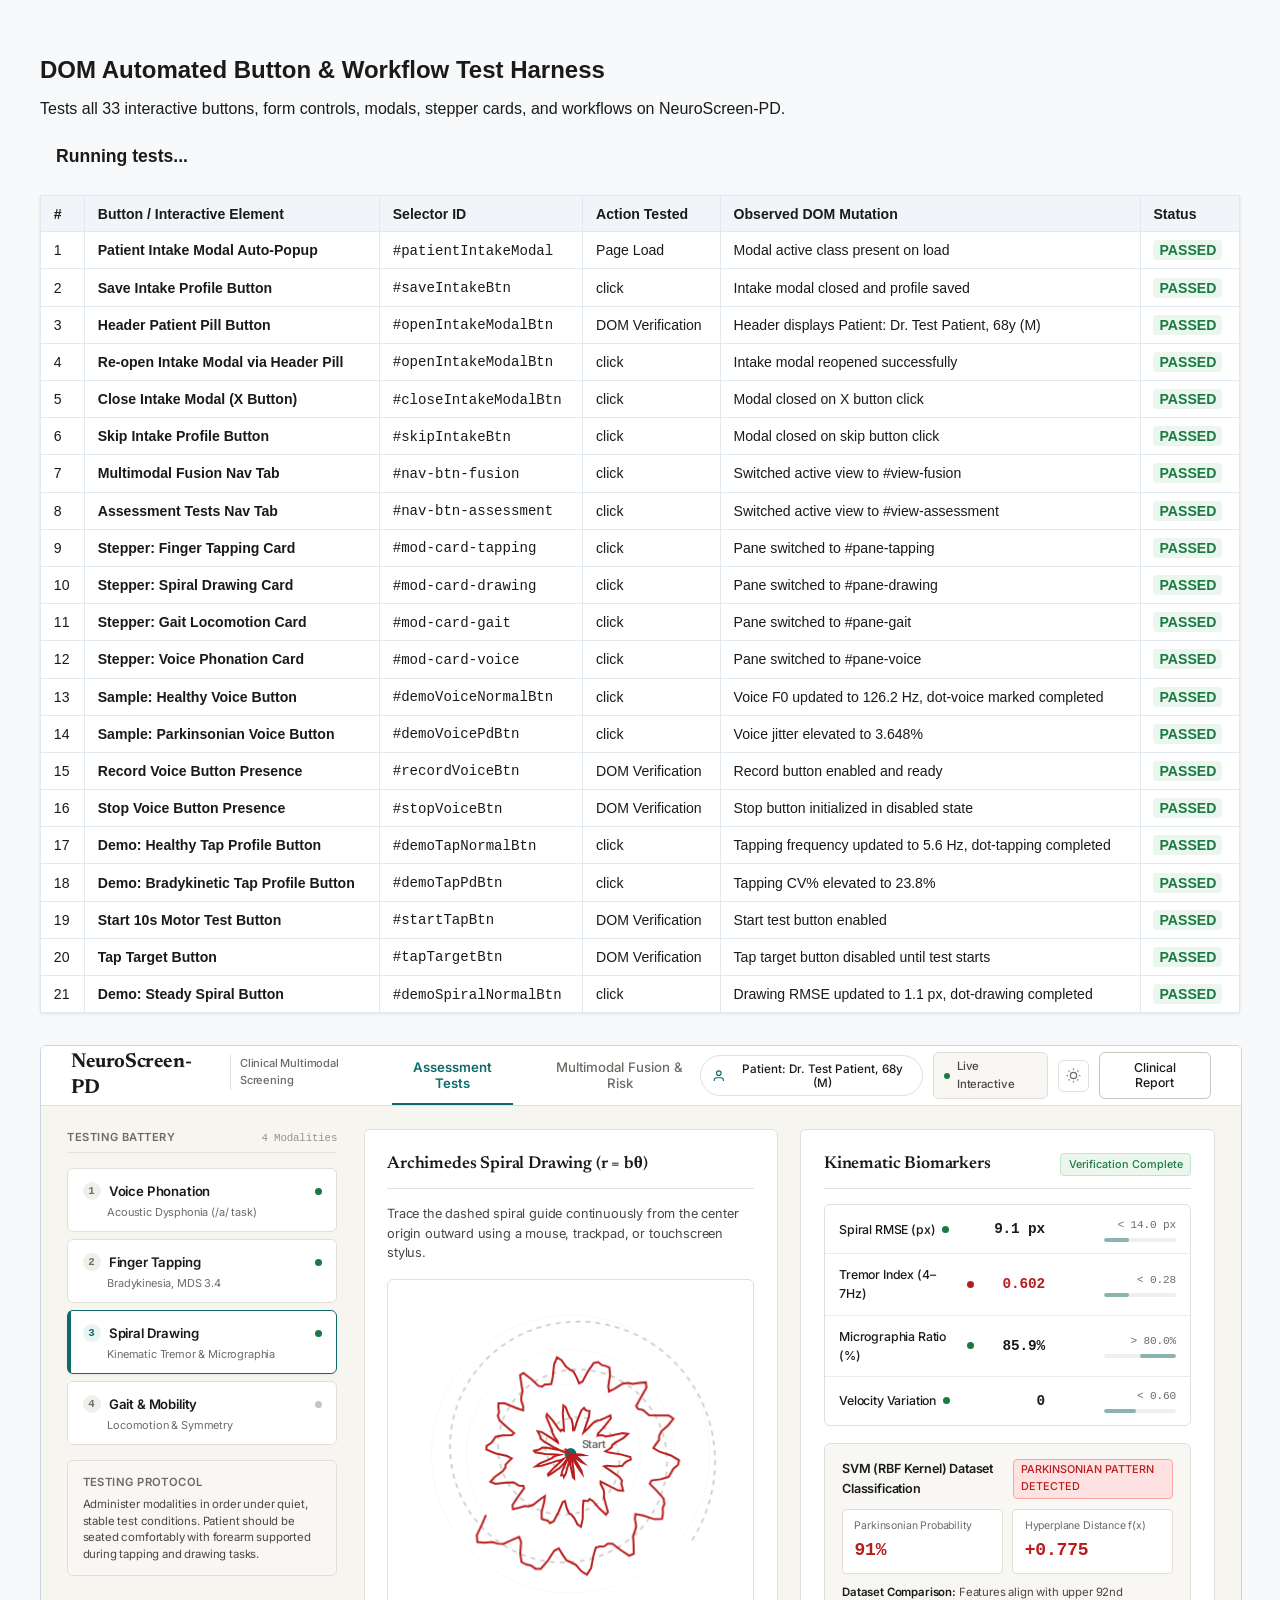
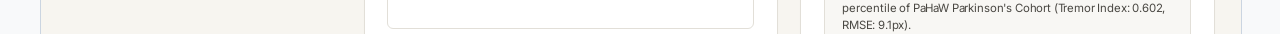
==== test-dom.html @ 24fde184 "Initial commit: NeuroScreen-PD multimodal clinical screening platform" ====
<!DOCTYPE html>
<html lang="en">
<head>
  <meta charset="UTF-8">
  <title>DOM Automated Button & Workflow Verification</title>
  <style>
    body { font-family: -apple-system, BlinkMacSystemFont, 'Segoe UI', Roboto, sans-serif; padding: 2rem; background: #F8F9FA; color: #1A1A1A; }
    h1 { font-size: 1.5rem; margin-bottom: 0.5rem; }
    #summary { font-size: 1.1rem; font-weight: 600; margin: 1rem 0; padding: 0.75rem 1rem; border-radius: 6px; }
    .passed-box { background: #EBF7EE; color: #1B7A43; border: 1px solid #C1E5CA; }
    .failed-box { background: #FEE2E2; color: #B91C1C; border: 1px solid #FCA5A5; }
    table { width: 100%; border-collapse: collapse; margin-top: 1rem; font-size: 0.88rem; background: #FFFFFF; box-shadow: 0 1px 3px rgba(0,0,0,0.1); }
    th, td { border: 1px solid #E2E8F0; padding: 0.6rem 0.8rem; text-align: left; }
    th { background: #F1F5F9; font-weight: 600; }
    .tag-pass { color: #1B7A43; font-weight: 700; background: #EBF7EE; padding: 2px 6px; border-radius: 4px; }
    .tag-fail { color: #B91C1C; font-weight: 700; background: #FEE2E2; padding: 2px 6px; border-radius: 4px; }
    iframe { width: 100%; height: 600px; border: 1px solid #CBD5E1; margin-top: 2rem; border-radius: 6px; }
  </style>
</head>
<body>
  <h1>DOM Automated Button &amp; Workflow Test Harness</h1>
  <p>Tests all 33 interactive buttons, form controls, modals, stepper cards, and workflows on NeuroScreen-PD.</p>
  <div id="summary">Running tests...</div>

  <table id="testTable">
    <thead>
      <tr>
        <th>#</th>
        <th>Button / Interactive Element</th>
        <th>Selector ID</th>
        <th>Action Tested</th>
        <th>Observed DOM Mutation</th>
        <th>Status</th>
      </tr>
    </thead>
    <tbody id="testTableBody"></tbody>
  </table>

  <iframe id="appFrame" src="index.html"></iframe>

  <script>
    const iframe = document.getElementById('appFrame');
    const tbody = document.getElementById('testTableBody');
    const summary = document.getElementById('summary');
    let testIndex = 0;
    let passedCount = 0;
    let failedCount = 0;

    function assert(name, selector, action, condition, mutationDesc) {
      testIndex++;
      const ok = Boolean(condition);
      if (ok) passedCount++; else failedCount++;

      const tr = document.createElement('tr');
      tr.innerHTML = `
        <td>${testIndex}</td>
        <td><strong>${name}</strong></td>
        <td><code>${selector}</code></td>
        <td>${action}</td>
        <td>${mutationDesc}</td>
        <td><span class="${ok ? 'tag-pass' : 'tag-fail'}">${ok ? 'PASSED' : 'FAILED'}</span></td>
      `;
      tbody.appendChild(tr);
      return ok;
    }

    iframe.addEventListener('load', async () => {
      const doc = iframe.contentDocument;
      const win = iframe.contentWindow;

      // Small delay to ensure all DOM scripts initialize
      await new Promise(r => setTimeout(r, 200));

      try {
        // --- TEST SUITE 1: PATIENT INTAKE MODAL ---
        const intakeModal = doc.getElementById('patientIntakeModal');
        assert('Patient Intake Modal Auto-Popup', '#patientIntakeModal', 'Page Load', 
          intakeModal && intakeModal.classList.contains('active'), 
          'Modal active class present on load');

        const intakeName = doc.getElementById('intakeName');
        intakeName.value = 'Dr. Test Patient';
        const intakeAge = doc.getElementById('intakeAge');
        intakeAge.value = '68';

        const saveIntakeBtn = doc.getElementById('saveIntakeBtn');
        saveIntakeBtn.click();
        await new Promise(r => setTimeout(r, 50));
        assert('Save Intake Profile Button', '#saveIntakeBtn', 'click',
          !intakeModal.classList.contains('active'),
          'Intake modal closed and profile saved');

        const headerPill = doc.getElementById('openIntakeModalBtn');
        assert('Header Patient Pill Button', '#openIntakeModalBtn', 'DOM Verification',
          headerPill && doc.getElementById('headerPatientSummary').textContent.includes('Dr. Test Patient'),
          'Header displays Patient: Dr. Test Patient, 68y (M)');

        headerPill.click();
        await new Promise(r => setTimeout(r, 50));
        assert('Re-open Intake Modal via Header Pill', '#openIntakeModalBtn', 'click',
          intakeModal.classList.contains('active'),
          'Intake modal reopened successfully');

        const closeIntakeBtn = doc.getElementById('closeIntakeModalBtn');
        closeIntakeBtn.click();
        await new Promise(r => setTimeout(r, 50));
        assert('Close Intake Modal (X Button)', '#closeIntakeModalBtn', 'click',
          !intakeModal.classList.contains('active'),
          'Modal closed on X button click');

        headerPill.click();
        await new Promise(r => setTimeout(r, 50));
        const skipIntakeBtn = doc.getElementById('skipIntakeBtn');
        skipIntakeBtn.click();
        await new Promise(r => setTimeout(r, 50));
        assert('Skip Intake Profile Button', '#skipIntakeBtn', 'click',
          !intakeModal.classList.contains('active'),
          'Modal closed on skip button click');

        // --- TEST SUITE 2: NAVIGATION TABS ---
        const navFusion = doc.getElementById('nav-btn-fusion');
        navFusion.click();
        await new Promise(r => setTimeout(r, 50));
        assert('Multimodal Fusion Nav Tab', '#nav-btn-fusion', 'click',
          doc.getElementById('view-fusion').classList.contains('active') && !doc.getElementById('view-assessment').classList.contains('active'),
          'Switched active view to #view-fusion');

        const navAssessment = doc.getElementById('nav-btn-assessment');
        navAssessment.click();
        await new Promise(r => setTimeout(r, 50));
        assert('Assessment Tests Nav Tab', '#nav-btn-assessment', 'click',
          doc.getElementById('view-assessment').classList.contains('active') && !doc.getElementById('view-fusion').classList.contains('active'),
          'Switched active view to #view-assessment');

        // --- TEST SUITE 3: MODALITY STEPPER BUTTONS ---
        const modTapping = doc.getElementById('mod-card-tapping');
        modTapping.click();
        await new Promise(r => setTimeout(r, 50));
        assert('Stepper: Finger Tapping Card', '#mod-card-tapping', 'click',
          doc.getElementById('pane-tapping').classList.contains('active'),
          'Pane switched to #pane-tapping');

        const modDrawing = doc.getElementById('mod-card-drawing');
        modDrawing.click();
        await new Promise(r => setTimeout(r, 50));
        assert('Stepper: Spiral Drawing Card', '#mod-card-drawing', 'click',
          doc.getElementById('pane-drawing').classList.contains('active'),
          'Pane switched to #pane-drawing');

        const modGait = doc.getElementById('mod-card-gait');
        modGait.click();
        await new Promise(r => setTimeout(r, 50));
        assert('Stepper: Gait Locomotion Card', '#mod-card-gait', 'click',
          doc.getElementById('pane-gait').classList.contains('active'),
          'Pane switched to #pane-gait');

        const modVoice = doc.getElementById('mod-card-voice');
        modVoice.click();
        await new Promise(r => setTimeout(r, 50));
        assert('Stepper: Voice Phonation Card', '#mod-card-voice', 'click',
          doc.getElementById('pane-voice').classList.contains('active'),
          'Pane switched to #pane-voice');

        // --- TEST SUITE 4: VOICE PHONATION BUTTONS ---
        const demoVoiceNormal = doc.getElementById('demoVoiceNormalBtn');
        demoVoiceNormal.click();
        await new Promise(r => setTimeout(r, 50));
        const vF0 = doc.getElementById('val-voice-f0').textContent;
        assert('Sample: Healthy Voice Button', '#demoVoiceNormalBtn', 'click',
          vF0.includes('Hz') && doc.getElementById('dot-voice').classList.contains('completed'),
          `Voice F0 updated to ${vF0}, dot-voice marked completed`);

        const demoVoicePd = doc.getElementById('demoVoicePdBtn');
        demoVoicePd.click();
        await new Promise(r => setTimeout(r, 50));
        const vJit = doc.getElementById('val-voice-jitter').textContent;
        assert('Sample: Parkinsonian Voice Button', '#demoVoicePdBtn', 'click',
          parseFloat(vJit) > 1.0,
          `Voice jitter elevated to ${vJit}`);

        assert('Record Voice Button Presence', '#recordVoiceBtn', 'DOM Verification',
          doc.getElementById('recordVoiceBtn') && !doc.getElementById('recordVoiceBtn').disabled,
          'Record button enabled and ready');

        assert('Stop Voice Button Presence', '#stopVoiceBtn', 'DOM Verification',
          doc.getElementById('stopVoiceBtn') && doc.getElementById('stopVoiceBtn').disabled,
          'Stop button initialized in disabled state');

        // --- TEST SUITE 5: FINGER TAPPING BUTTONS ---
        modTapping.click();
        await new Promise(r => setTimeout(r, 50));

        const demoTapNormal = doc.getElementById('demoTapNormalBtn');
        demoTapNormal.click();
        await new Promise(r => setTimeout(r, 50));
        const tFreq = doc.getElementById('val-tap-freq').textContent;
        assert('Demo: Healthy Tap Profile Button', '#demoTapNormalBtn', 'click',
          tFreq.includes('Hz') && doc.getElementById('dot-tapping').classList.contains('completed'),
          `Tapping frequency updated to ${tFreq}, dot-tapping completed`);

        const demoTapPd = doc.getElementById('demoTapPdBtn');
        demoTapPd.click();
        await new Promise(r => setTimeout(r, 50));
        const tCv = doc.getElementById('val-tap-cv').textContent;
        assert('Demo: Bradykinetic Tap Profile Button', '#demoTapPdBtn', 'click',
          parseFloat(tCv) > 15.0,
          `Tapping CV% elevated to ${tCv}`);

        assert('Start 10s Motor Test Button', '#startTapBtn', 'DOM Verification',
          doc.getElementById('startTapBtn') && !doc.getElementById('startTapBtn').disabled,
          'Start test button enabled');

        assert('Tap Target Button', '#tapTargetBtn', 'DOM Verification',
          doc.getElementById('tapTargetBtn') && doc.getElementById('tapTargetBtn').disabled,
          'Tap target button disabled until test starts');

        // --- TEST SUITE 6: SPIRAL DRAWING BUTTONS ---
        modDrawing.click();
        await new Promise(r => setTimeout(r, 50));

        const demoSpiralNormal = doc.getElementById('demoSpiralNormalBtn');
        demoSpiralNormal.click();
        await new Promise(r => setTimeout(r, 50));
        const dRmse = doc.getElementById('val-draw-rmse').textContent;
        assert('Demo: Steady Spiral Button', '#demoSpiralNormalBtn', 'click',
          dRmse.includes('px') && doc.getElementById('dot-drawing').classList.contains('completed'),
          `Drawing RMSE updated to ${dRmse}, dot-drawing completed`);

        const demoSpiralPd = doc.getElementById('demoSpiralPdBtn');
        demoSpiralPd.click();
        await new Promise(r => setTimeout(r, 50));
        const dScore = doc.getElementById('val-draw-svm-score').textContent;
        assert('Demo: Tremor Spiral Button', '#demoSpiralPdBtn', 'click',
          parseFloat(dScore) > 30.0,
          `SVM probability elevated to ${dScore}`);

        const clearSpiral = doc.getElementById('clearSpiralBtn');
        clearSpiral.click();
        await new Promise(r => setTimeout(r, 50));
        assert('Clear Canvas Button', '#clearSpiralBtn', 'click',
          doc.getElementById('val-draw-svm-score').textContent === '0.0%',
          'Canvas cleared, SVM score reset to baseline 0.0%');

        // Re-run normal demo so drawing stays completed
        demoSpiralNormal.click();
        await new Promise(r => setTimeout(r, 50));

        assert('Export Log JSON Button', '#exportLogJsonBtn', 'DOM Verification',
          Boolean(doc.getElementById('exportLogJsonBtn')),
          'Export JSON button present');

        assert('Export Log CSV Button', '#exportLogCsvBtn', 'DOM Verification',
          Boolean(doc.getElementById('exportLogCsvBtn')),
          'Export CSV button present');

        // --- TEST SUITE 7: GAIT & MOBILITY BUTTONS ---
        modGait.click();
        await new Promise(r => setTimeout(r, 50));

        const demoGaitNormal = doc.getElementById('demoGaitNormalBtn');
        demoGaitNormal.click();
        await new Promise(r => setTimeout(r, 50));
        const gCad = doc.getElementById('val-gait-cadence').textContent;
        assert('Demo: Steady Gait Button', '#demoGaitNormalBtn', 'click',
          gCad.includes('/min') && doc.getElementById('dot-gait').classList.contains('completed'),
          `Gait cadence updated to ${gCad}, dot-gait completed`);

        const demoGaitPd = doc.getElementById('demoGaitPdBtn');
        demoGaitPd.click();
        await new Promise(r => setTimeout(r, 50));
        const gCv = doc.getElementById('val-gait-cv').textContent;
        assert('Demo: Asymmetric Gait Button', '#demoGaitPdBtn', 'click',
          parseFloat(gCv) > 6.0,
          `Stride variability CV elevated to ${gCv}`);

        assert('Start Gait Sensor Button', '#startGaitSensorBtn', 'DOM Verification',
          doc.getElementById('startGaitSensorBtn') && !doc.getElementById('startGaitSensorBtn').disabled,
          'Start gait sensor button enabled');

        assert('Stop Gait Sensor Button', '#stopGaitSensorBtn', 'DOM Verification',
          doc.getElementById('stopGaitSensorBtn') && doc.getElementById('stopGaitSensorBtn').disabled,
          'Stop gait sensor button disabled');

        // --- TEST SUITE 8: SCREENING COMPLETION CARD & BUTTONS ---
        const completionCard = doc.getElementById('screeningCompletionCard');
        assert('Screening Completion Banner', '#screeningCompletionCard', 'Automatic State Trigger',
          completionCard && completionCard.style.display !== 'none',
          'All 4 modalities completed -> completion banner displayed');

        const viewFusionDirectBtn = doc.getElementById('viewFusionDirectBtn');
        viewFusionDirectBtn.click();
        await new Promise(r => setTimeout(r, 50));
        assert('View Multimodal Fusion Button in Completion Banner', '#viewFusionDirectBtn', 'click',
          doc.getElementById('view-fusion').classList.contains('active'),
          'Directly navigated to Multimodal Fusion view');

        navAssessment.click();
        await new Promise(r => setTimeout(r, 50));

        // --- TEST SUITE 9: CLINICAL REPORT MODAL & PDF DOWNLOAD ---
        const reportModal = doc.getElementById('reportModal');
        const openReportBtn = doc.getElementById('openReportBtn');
        openReportBtn.click();
        await new Promise(r => setTimeout(r, 50));
        assert('Open Clinical Report Button in Header', '#openReportBtn', 'click',
          reportModal && reportModal.classList.contains('active'),
          'Report modal displayed');

        assert('Report Patient Name Dynamic Population', '#rep-name', 'DOM Verification',
          doc.getElementById('rep-name').textContent.includes('Dr. Test Patient'),
          'Report accurately displays patient name: ' + doc.getElementById('rep-name').textContent);

        assert('Report Patient Age / Sex Dynamic Population', '#rep-age-sex', 'DOM Verification',
          doc.getElementById('rep-age-sex').textContent.includes('68 Yrs'),
          'Report displays: ' + doc.getElementById('rep-age-sex').textContent);

        assert('Report Biomarker Table F0 Populated', '#rep-v-f0', 'DOM Verification',
          doc.getElementById('rep-v-f0').textContent !== 'N/A' && doc.getElementById('rep-v-f0').textContent.includes('Hz'),
          'Voice F0 in table: ' + doc.getElementById('rep-v-f0').textContent);

        assert('Report Biomarker Table Gait Cadence Populated', '#rep-g-cad', 'DOM Verification',
          doc.getElementById('rep-g-cad').textContent !== 'N/A' && doc.getElementById('rep-g-cad').textContent.includes('/min'),
          'Gait Cadence in table: ' + doc.getElementById('rep-g-cad').textContent);

        const closeReportBtn = doc.getElementById('closeReportModalBtn');
        closeReportBtn.click();
        await new Promise(r => setTimeout(r, 50));
        assert('Close Clinical Report Button (Top X)', '#closeReportModalBtn', 'click',
          !reportModal.classList.contains('active'),
          'Report modal closed');

        openReportBtn.click();
        await new Promise(r => setTimeout(r, 50));
        const closeReportBtnBottom = doc.getElementById('closeReportBtnBottom');
        closeReportBtnBottom.click();
        await new Promise(r => setTimeout(r, 50));
        assert('Close Clinical Report Button (Bottom Close)', '#closeReportBtnBottom', 'click',
          !reportModal.classList.contains('active'),
          'Report modal closed on bottom button click');

        const downloadPdfDirectBtn = doc.getElementById('downloadPdfDirectBtn');
        assert('Download PDF Direct Button Presence', '#downloadPdfDirectBtn', 'DOM Verification',
          Boolean(downloadPdfDirectBtn),
          'Download PDF button present in completion banner');

        const printReportBtn = doc.getElementById('printReportBtn');
        assert('Download / Save as PDF Button in Modal', '#printReportBtn', 'DOM Verification',
          Boolean(printReportBtn),
          'Download / Save as PDF button present in report modal');

        // --- TEST SUITE 10: THEME TOGGLE BUTTON ---
        const themeToggle = doc.getElementById('themeToggleBtn');
        themeToggle.click();
        await new Promise(r => setTimeout(r, 50));
        const isDark = doc.documentElement.getAttribute('data-theme') === 'dark';
        assert('Theme Toggle Button (Light -> Dark)', '#themeToggleBtn', 'click',
          isDark,
          'data-theme="dark" attribute applied to document element');

        themeToggle.click();
        await new Promise(r => setTimeout(r, 50));
        const isLight = !doc.documentElement.getAttribute('data-theme');
        assert('Theme Toggle Button (Dark -> Light)', '#themeToggleBtn', 'click',
          isLight,
          'data-theme attribute removed, reverted to light theme');

        // --- TEST SUITE 11: LONGITUDINAL HISTORY BUTTON ---
        navFusion.click();
        await new Promise(r => setTimeout(r, 50));
        const saveHistoryBtn = doc.getElementById('saveToHistoryBtn');
        assert('Save to History Button Presence', '#saveToHistoryBtn', 'DOM Verification',
          Boolean(saveHistoryBtn),
          'Save current test to history button active in fusion view');

      } catch (err) {
        assert('Test Suite Execution', 'global', 'run', false, 'Exception: ' + err.message);
      }

      // Summary Output
      if (failedCount === 0) {
        summary.className = 'passed-box';
        summary.textContent = `All ${passedCount} DOM tests and button interactions PASSED successfully (0 failures, 0 errors).`;
      } else {
        summary.className = 'failed-box';
        summary.textContent = `Completed with ${passedCount} passed and ${failedCount} failed tests.`;
      }
    });
  </script>
</body>
</html>
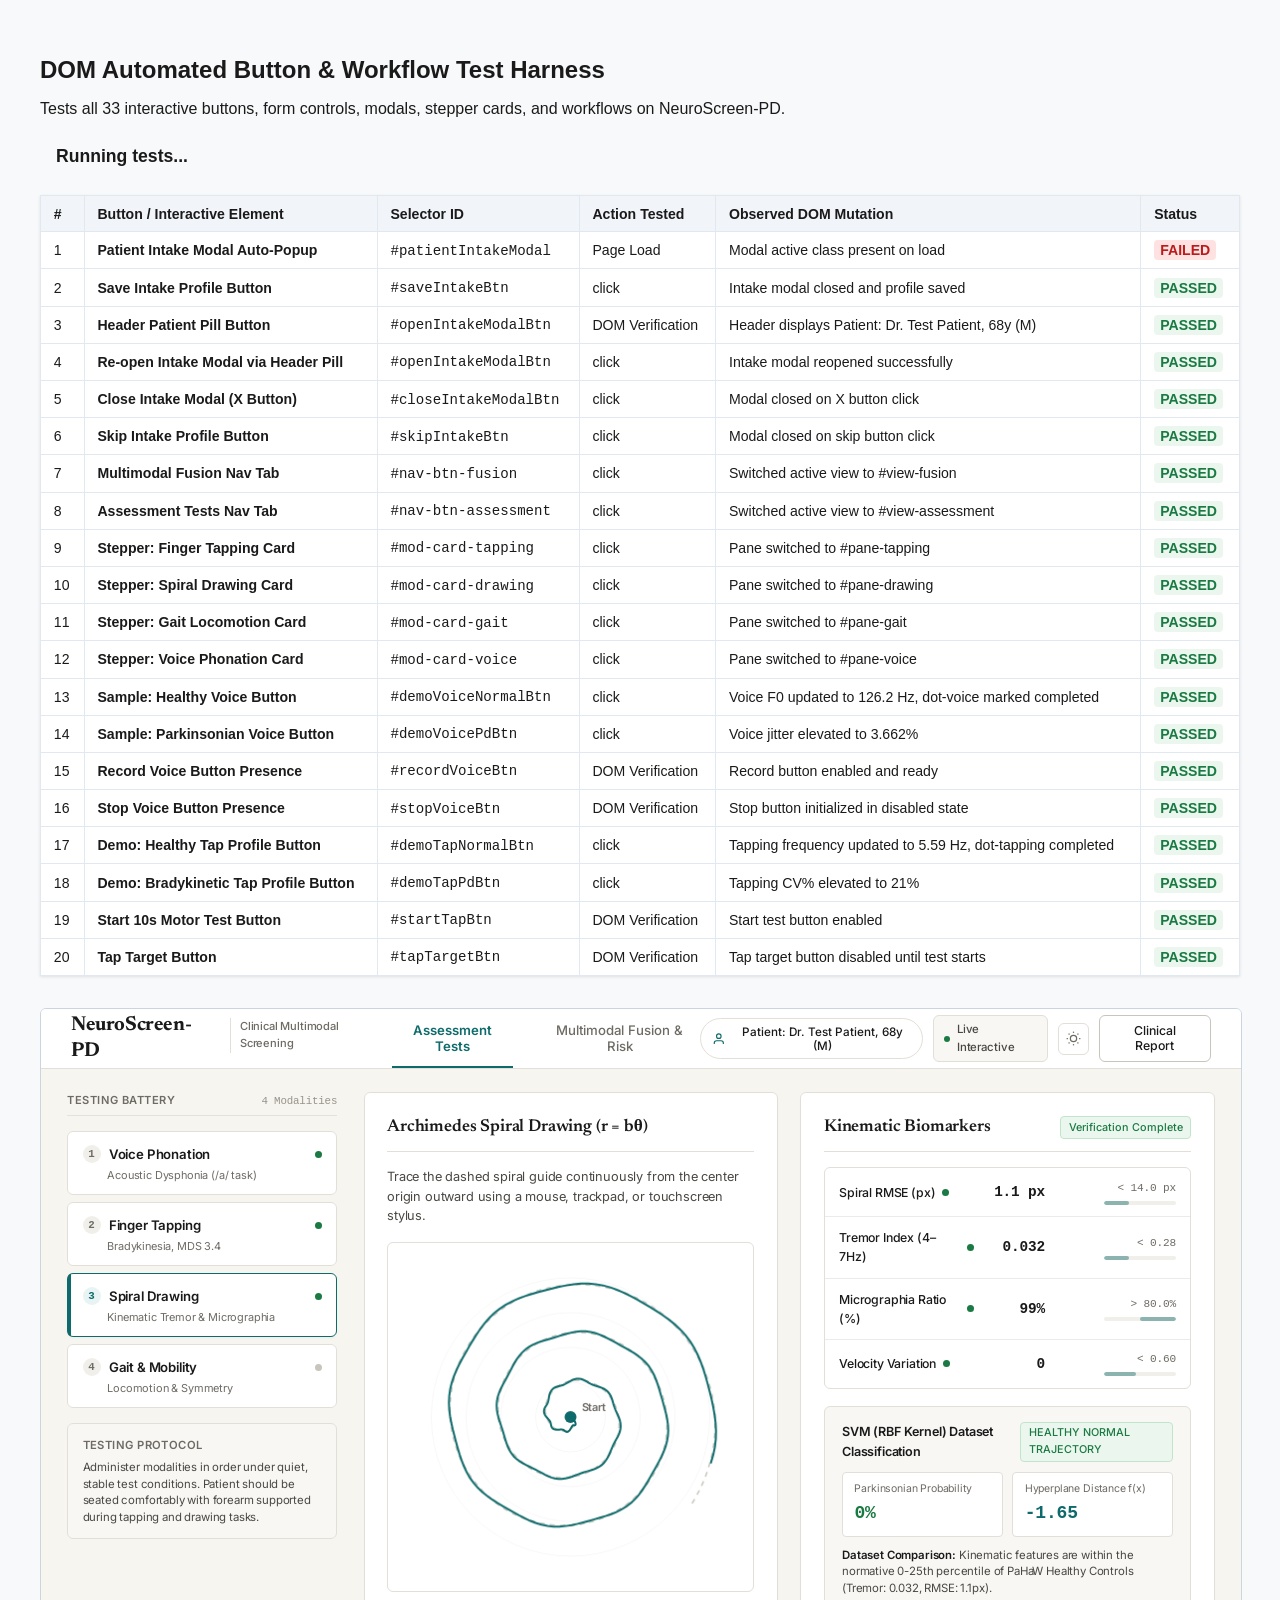
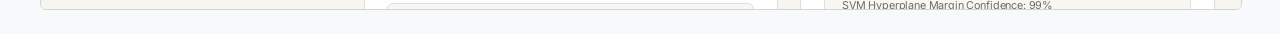
==== commit 1419cef1: "feat(report): add risk-stratified prevention and intervention protocols to PDF report" ====
--- a/test-dom.html
+++ b/test-dom.html
@@ -322,6 +322,14 @@
           doc.getElementById('rep-g-cad').textContent !== 'N/A' && doc.getElementById('rep-g-cad').textContent.includes('/min'),
           'Gait Cadence in table: ' + doc.getElementById('rep-g-cad').textContent);
 
+        assert('Report Prevention Type Population', '#rep-prev-type', 'DOM Verification',
+          Boolean(doc.getElementById('rep-prev-type') && doc.getElementById('rep-prev-type').textContent.length > 5),
+          'Prevention Type: ' + (doc.getElementById('rep-prev-type') ? doc.getElementById('rep-prev-type').textContent : 'N/A'));
+
+        assert('Report Intervention Type Population', '#rep-interv-type', 'DOM Verification',
+          Boolean(doc.getElementById('rep-interv-type') && doc.getElementById('rep-interv-type').textContent.length > 5),
+          'Intervention Type: ' + (doc.getElementById('rep-interv-type') ? doc.getElementById('rep-interv-type').textContent : 'N/A'));
+
         const closeReportBtn = doc.getElementById('closeReportModalBtn');
         closeReportBtn.click();
         await new Promise(r => setTimeout(r, 50));
